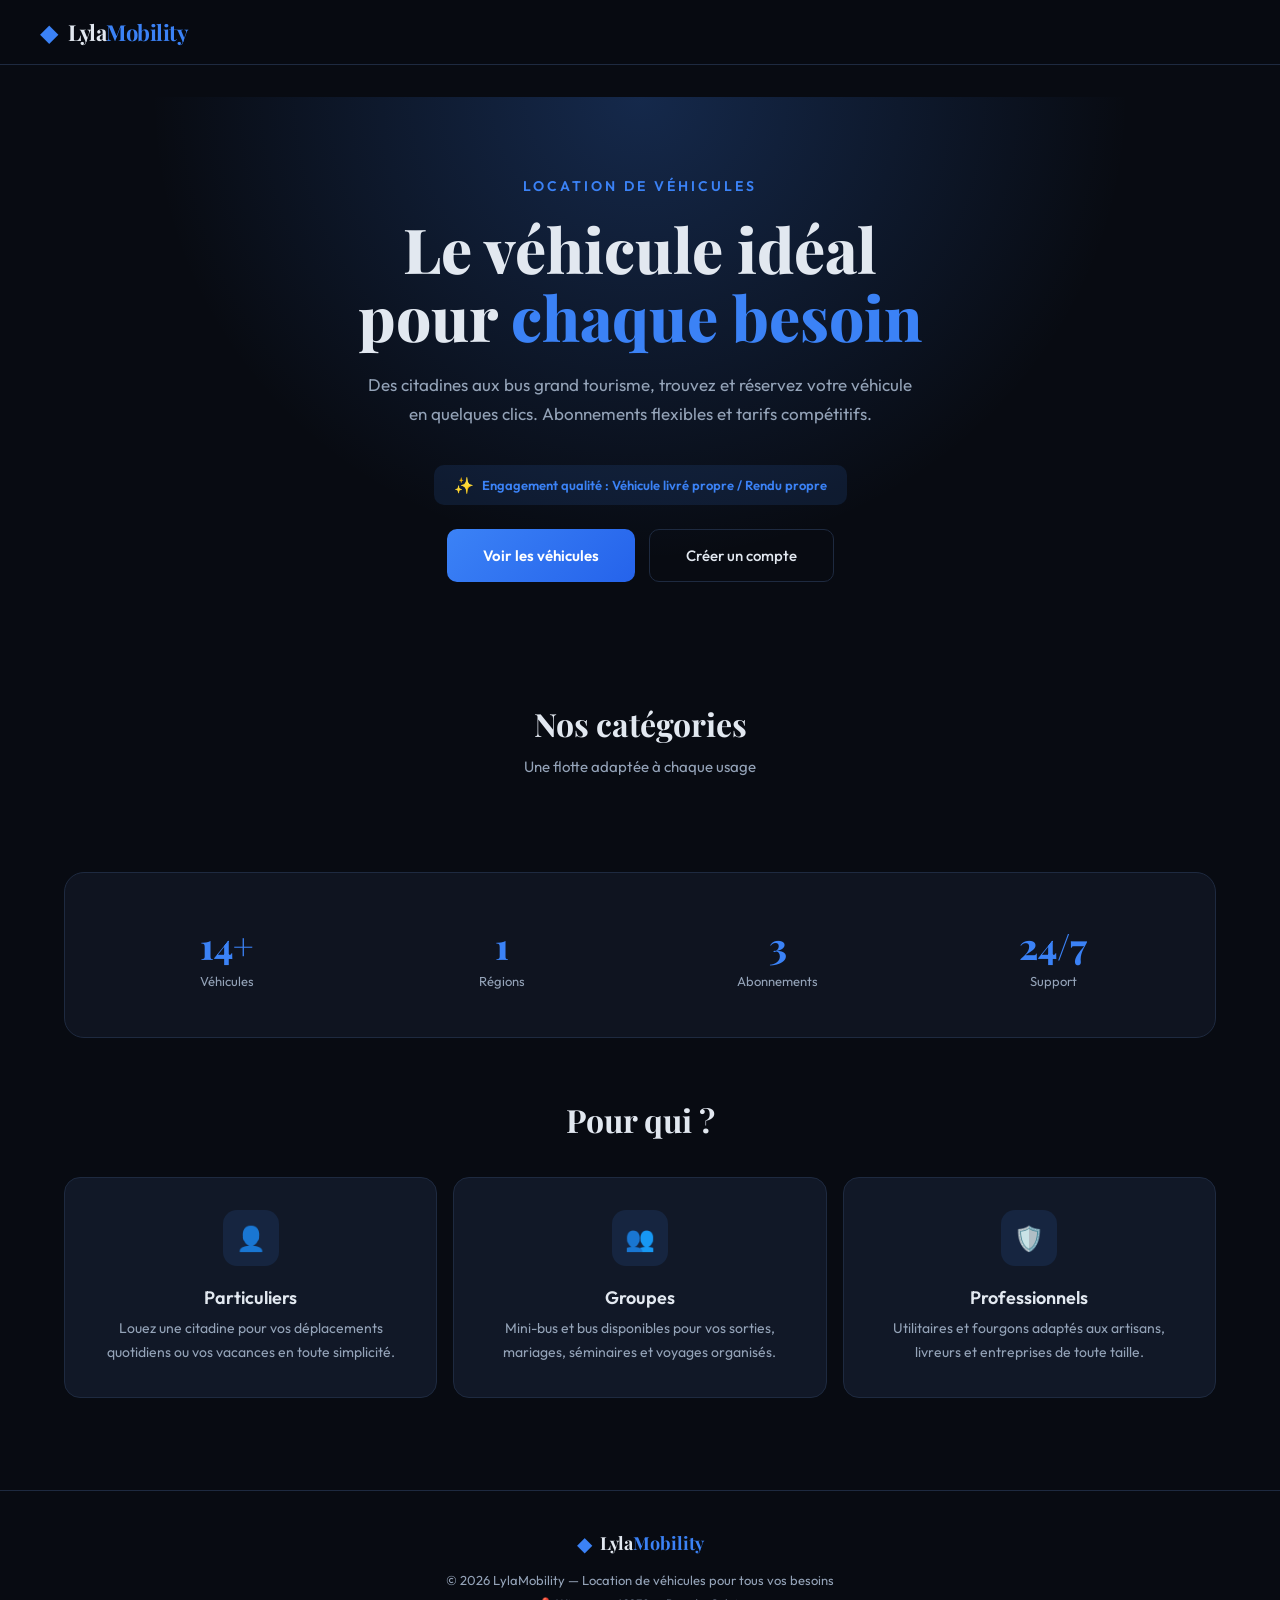
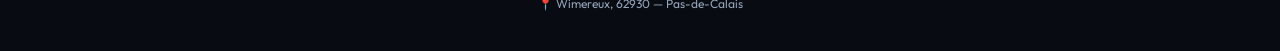
==== index.html @ b6c01c9f "Add files via upload" ====
<!DOCTYPE html>
<html lang="fr">
<head>
  <meta charset="UTF-8">
  <meta name="viewport" content="width=device-width, initial-scale=1.0">
  <title>LylaMobility — Location de véhicules</title>
  <link href="https://fonts.googleapis.com/css2?family=Outfit:wght@300;400;500;600;700&family=Playfair+Display:wght@600;700;800&display=swap" rel="stylesheet">
  <link rel="stylesheet" href="style.css">
</head>
<body>


<div id="notification" class="notification hidden"></div>


<div id="authModal" class="modal-overlay hidden" onclick="if(event.target===this)closeAuth()">
  <div class="modal-content" style="max-width:420px" onclick="event.stopPropagation()">
    <div style="display:flex;justify-content:space-between;align-items:center;margin-bottom:32px">
      <h2 id="authTitle" style="font-family:var(--font-display);font-size:26px;font-weight:700">Connexion</h2>
      <button class="btn-icon" onclick="closeAuth()" style="font-size:20px">✕</button>
    </div>
    <div id="authFields" style="display:flex;flex-direction:column;gap:14px">
      <input id="authName" class="input-field hidden" placeholder="Nom complet">
      <input id="authEmail" class="input-field" type="email" placeholder="Email">
      <input id="authPassword" class="input-field" type="password" placeholder="Mot de passe" onkeydown="if(event.key==='Enter')submitAuth()">
    </div>
    <button class="btn-primary" style="width:100%;margin-top:20px;padding:14px" onclick="submitAuth()" id="authSubmitBtn">Se connecter</button>
    <p style="text-align:center;margin-top:20px;font-size:13px;color:var(--muted)">
      <span id="authSwitchText">Pas de compte ? </span>
      <span id="authSwitchLink" onclick="toggleAuthMode()" style="color:var(--accent);cursor:pointer;font-weight:600">S'inscrire</span>
    </p>
  </div>
</div>


<div id="detailModal" class="modal-overlay hidden" onclick="if(event.target===this)closeDetail()">
  <div class="modal-content" style="max-width:560px;position:relative" onclick="event.stopPropagation()">
    <button class="btn-icon" onclick="closeDetail()" style="position:absolute;top:16px;right:16px;font-size:20px;z-index:1">✕</button>
    <div id="detailContent"></div>
  </div>
</div>


<nav>
  <div class="nav-inner">
    <div class="logo" onclick="showPage('home')">
      <span class="logo-diamond">◆</span>
      <span class="logo-text">Lyla<span class="logo-accent">Mobility</span></span>
    </div>
    <div class="nav-links" id="navLinks"></div>
    <div id="navAuth"></div>
  </div>
</nav>


<div id="page-home" class="page active">
  <div class="hero fade-in">
    <div class="hero-label">Location de véhicules</div>
    <h1 class="hero-title">Le véhicule idéal<br>pour <span style="color:var(--accent)">chaque besoin</span></h1>
    <p class="hero-desc">Des citadines aux bus grand tourisme, trouvez et réservez votre véhicule en quelques clics. Abonnements flexibles et tarifs compétitifs.</p>
    <div style="display:inline-flex;align-items:center;gap:8px;background:var(--accent-soft);padding:10px 20px;border-radius:10px;margin-bottom:24px">
      <span style="font-size:16px">✨</span>
      <span style="font-size:13px;color:var(--accent);font-weight:600">Engagement qualité : Véhicule livré propre / Rendu propre</span>
    </div>
    <div class="hero-buttons">
      <button class="btn-primary" style="padding:16px 36px;font-size:15px" onclick="showPage('vehicles')">Voir les véhicules</button>
      <button class="btn-secondary" style="padding:16px 36px;font-size:15px" id="heroRegisterBtn" onclick="openAuth('register')">Créer un compte</button>
    </div>
  </div>

  <div class="section">
    <h2 class="section-title section-title-center">Nos catégories</h2>
    <p class="section-desc section-desc-center">Une flotte adaptée à chaque usage</p>
    <div class="grid-4" id="categoriesGrid"></div>
  </div>

  <div class="section">
    <div class="stats-bar">
      <div class="stat-item"><div class="stat-value">14+</div><div class="stat-label">Véhicules</div></div>
      <div class="stat-item"><div class="stat-value">1</div><div class="stat-label">Régions</div></div>
      <div class="stat-item"><div class="stat-value">3</div><div class="stat-label">Abonnements</div></div>
      <div class="stat-item"><div class="stat-value">24/7</div><div class="stat-label">Support</div></div>
    </div>
  </div>

  <div class="section">
    <h2 class="section-title section-title-center">Pour qui ?</h2>
    <div class="grid-3" style="margin-top:36px">
      <div class="card target-card"><div class="target-icon">👤</div><h3 class="target-title">Particuliers</h3><p class="target-desc">Louez une citadine pour vos déplacements quotidiens ou vos vacances en toute simplicité.</p></div>
      <div class="card target-card"><div class="target-icon">👥</div><h3 class="target-title">Groupes</h3><p class="target-desc">Mini-bus et bus disponibles pour vos sorties, mariages, séminaires et voyages organisés.</p></div>
      <div class="card target-card"><div class="target-icon">🛡️</div><h3 class="target-title">Professionnels</h3><p class="target-desc">Utilitaires et fourgons adaptés aux artisans, livreurs et entreprises de toute taille.</p></div>
    </div>
  </div>
</div>


<div id="page-vehicles" class="page">
  <h1 class="page-title fade-in">Nos véhicules</h1>
  <p class="page-desc fade-in">Explorez notre flotte et trouvez le véhicule adapté à vos besoins</p>
  <div class="filters" id="filtersBar"></div>
  <div class="grid-auto" id="vehiclesGrid"></div>
</div>


<div id="page-reservation" class="page">
  <div id="reservationContent"></div>
</div>


<div id="page-status" class="page">
  <div id="statusContent"></div>
</div>


<div id="page-subscriptions" class="page">
  <h1 class="page-title fade-in" style="text-align:center">Nos abonnements</h1>
  <p class="page-desc fade-in" style="text-align:center">Choisissez la formule qui vous correspond</p>
  <div class="sub-grid" id="subsGrid"></div>
</div>


<div id="page-admin" class="page">
  <h1 class="page-title fade-in">Administration</h1>
  <p class="page-desc fade-in">Gérez les réservations, utilisateurs et véhicules</p>
  <div class="admin-stats" id="adminStats"></div>
  <div class="admin-tabs" id="adminTabs"></div>
  <div class="admin-table-wrap" id="adminTableWrap"></div>
</div>


<footer>
  <div style="display:flex;align-items:center;justify-content:center;gap:8px;margin-bottom:16px">
    <span style="color:var(--accent);font-size:20px">◆</span>
    <span style="font-family:var(--font-display);font-size:18px;font-weight:700">Lyla<span style="color:var(--accent)">Mobility</span></span>
  </div>
  <p>© 2026 LylaMobility — Location de véhicules pour tous vos besoins</p>
  <p style="color:var(--muted);font-size:12px;margin-top:8px">📍 Wimereux, 62930 — Pas-de-Calais</p>
</footer>


<script src="script.js"></script>
</body>
</html>
---- style.css ----
*, *::before, *::after { box-sizing: border-box; margin: 0; padding: 0; }

:root {
    --bg: #080B12;
    --surface: #0F1420;
    --card: #111827;
    --border: #1E2A40;
    --text: #E2E8F0;
    --muted: #94A3B8;
    --accent: #3B82F6;
    --accent-soft: rgba(59,130,246,0.12);
    --accent-glow: rgba(59,130,246,0.25);
    --success: #34D399;
    --danger: #EF4444;
    --info: #60A5FA;
    --font: 'Outfit', sans-serif;
    --font-display: 'Playfair Display', serif;
}

body {
    font-family: var(--font);
    background: var(--bg);
    color: var(--text);
    min-height: 100vh;
}

::-webkit-scrollbar { width: 6px; }
::-webkit-scrollbar-track { background: var(--bg); }
::-webkit-scrollbar-thumb { background: var(--border); border-radius: 3px; }

input, select, textarea { font-family: var(--font); }
a { text-decoration: none; color: inherit; }

/* ── ANIMATIONS ── */
@keyframes fadeIn {
    from { opacity: 0; transform: translateY(12px); }
    to { opacity: 1; transform: translateY(0); }
}
@keyframes slideDown {
    from { opacity: 0; transform: translateY(-20px); }
    to { opacity: 1; transform: translateY(0); }
}
.fade-in { animation: fadeIn 0.5s ease forwards; }


nav {
    position: sticky;
    top: 0;
    z-index: 100;
    background: rgba(8,11,18,0.85);
    backdrop-filter: blur(20px);
    border-bottom: 1px solid var(--border);
    padding: 0 24px;
}
.nav-inner {
    max-width: 1200px;
    margin: 0 auto;
    display: flex;
    align-items: center;
    justify-content: space-between;
    height: 64px;
}
.logo { display: flex; align-items: center; gap: 10px; cursor: pointer; }
.logo-diamond { font-size: 24px; color: var(--accent); }
.logo-text { font-family: var(--font-display); font-size: 22px; font-weight: 700; letter-spacing: -0.5px; }
.logo-accent { color: var(--accent); }
.nav-links { display: flex; gap: 4px; overflow-x: auto; }
.nav-btn {
    background: transparent; color: var(--muted); border: none; padding: 8px 16px;
    border-radius: 8px; cursor: pointer; font-size: 13px; font-weight: 500;
    white-space: nowrap; font-family: var(--font); transition: all 0.2s;
}
.nav-btn.active { background: var(--accent-soft); color: var(--accent); }
.nav-btn:hover { color: var(--accent); }
.nav-user { display: flex; align-items: center; gap: 12px; }
.nav-user-info { text-align: right; }
.nav-user-name { font-size: 13px; font-weight: 600; }
.nav-user-sub { font-size: 11px; color: var(--muted); }


.btn-primary {
    background: linear-gradient(135deg, var(--accent), #2563EB); color: #fff; border: none;
    padding: 12px 28px; border-radius: 10px; font-weight: 600; cursor: pointer;
    font-size: 14px; transition: all 0.3s; font-family: var(--font);
}
.btn-primary:hover { transform: translateY(-2px); box-shadow: 0 8px 24px var(--accent-glow); }
.btn-secondary {
    background: transparent; color: var(--text); border: 1.5px solid var(--border);
    padding: 12px 28px; border-radius: 10px; font-weight: 500; cursor: pointer;
    font-size: 14px; transition: all 0.3s; font-family: var(--font);
}
.btn-secondary:hover { border-color: var(--accent); color: var(--accent); }
.btn-sm { padding: 8px 18px; font-size: 13px; }
.btn-danger { border-color: var(--danger); color: var(--danger); }
.btn-icon { background: none; border: none; color: var(--muted); cursor: pointer; padding: 4px; }


.input-field {
    width: 100%; background: var(--surface); border: 1.5px solid var(--border); color: var(--text);
    padding: 12px 16px; border-radius: 10px; font-size: 14px; outline: none; transition: border-color 0.3s;
}
.input-field:focus { border-color: var(--accent); }
.input-field::placeholder { color: var(--muted); }
select.input-field { appearance: none; cursor: pointer; }


.badge {
    display: inline-block; padding: 4px 12px; border-radius: 20px;
    font-size: 11px; font-weight: 600; text-transform: uppercase; letter-spacing: 0.5px;
}
.badge-success { background: rgba(52,211,153,0.15); color: var(--success); }
.badge-danger { background: rgba(239,68,68,0.15); color: var(--danger); }
.badge-info { background: rgba(96,165,250,0.15); color: var(--info); }


.card {
    background: var(--card); border-radius: 16px;
    border: 1px solid var(--border); transition: all 0.3s;
}
.card:hover { transform: translateY(-4px); box-shadow: 0 12px 40px rgba(0,0,0,0.4); }


.modal-overlay {
    position: fixed; inset: 0; z-index: 1000; background: rgba(0,0,0,0.7);
    backdrop-filter: blur(8px); display: flex; align-items: center;
    justify-content: center; padding: 20px;
}
.modal-content {
    background: var(--surface); border-radius: 20px; padding: 40px;
    width: 100%; border: 1px solid var(--border); animation: fadeIn 0.3s ease;
}
.modal-close {
    position: absolute; top: 16px; right: 16px; background: none;
    border: none; color: var(--muted); cursor: pointer; font-size: 20px;
}


.notification {
    position: fixed; top: 20px; right: 20px; z-index: 9999; padding: 14px 24px;
    border-radius: 12px; color: #fff; font-weight: 600; font-size: 14px;
    animation: slideDown 0.3s ease; box-shadow: 0 8px 32px rgba(0,0,0,0.3);
    transition: opacity 0.3s;
}


.page {
    display: none; max-width: 1200px; margin: 0 auto;
    padding: 32px 24px; min-height: calc(100vh - 64px);
}
.page.active { display: block; }


.hero {
    text-align: center; padding: 80px 20px 60px;
    background: radial-gradient(ellipse at 50% 0%, var(--accent-glow) 0%, transparent 60%);
    border-radius: 24px; margin-bottom: 60px;
}
.hero-label {
    font-size: 14px; color: var(--accent); font-weight: 600;
    letter-spacing: 3px; text-transform: uppercase; margin-bottom: 20px;
}
.hero-title {
    font-family: var(--font-display); font-size: clamp(36px, 5vw, 62px);
    font-weight: 800; line-height: 1.1; margin-bottom: 20px;
}
.hero-desc {
    color: var(--muted); font-size: 17px; max-width: 560px;
    margin: 0 auto 36px; line-height: 1.7;
}
.hero-buttons { display: flex; gap: 14px; justify-content: center; flex-wrap: wrap; }


.grid-4 { display: grid; grid-template-columns: repeat(auto-fit, minmax(240px, 1fr)); gap: 16px; }
.grid-3 { display: grid; grid-template-columns: repeat(auto-fit, minmax(280px, 1fr)); gap: 16px; }
.grid-auto { display: grid; grid-template-columns: repeat(auto-fill, minmax(280px, 1fr)); gap: 18px; }

.stats-bar {
    display: grid; grid-template-columns: repeat(auto-fit, minmax(200px, 1fr));
    gap: 16px; background: var(--surface); border-radius: 20px;
    padding: 32px; border: 1px solid var(--border);
}
.stat-item { text-align: center; padding: 16px; }
.stat-value { font-family: var(--font-display); font-size: 36px; font-weight: 800; color: var(--accent); }
.stat-label { color: var(--muted); font-size: 13px; margin-top: 4px; }


.cat-card { padding: 28px; cursor: pointer; }
.cat-icon { font-size: 42px; margin-bottom: 16px; }
.cat-title { font-size: 18px; font-weight: 600; margin-bottom: 6px; }
.cat-desc { color: var(--muted); font-size: 13px; line-height: 1.6; margin-bottom: 12px; }
.cat-link { color: var(--accent); font-size: 13px; font-weight: 600; }


.target-card {
    padding: 32px; display: flex; flex-direction: column;
    align-items: center; text-align: center;
}
.target-icon {
    width: 56px; height: 56px; border-radius: 14px; background: var(--accent-soft);
    display: flex; align-items: center; justify-content: center;
    color: var(--accent); margin-bottom: 20px; font-size: 24px;
}
.target-title { font-size: 18px; font-weight: 600; margin-bottom: 8px; }
.target-desc { color: var(--muted); font-size: 14px; line-height: 1.7; }


.vehicle-card { overflow: hidden; cursor: pointer; }
.vehicle-img {
    height: 180px; overflow: hidden; position: relative;
    background: linear-gradient(135deg, var(--surface), var(--card));
}
.vehicle-img img { width: 100%; height: 100%; object-fit: cover; transition: transform 0.4s; }
.vehicle-card:hover .vehicle-img img { transform: scale(1.05); }
.vehicle-img .badge { position: absolute; top: 12px; right: 12px; }
.vehicle-img .fallback {
    display: none; position: absolute; inset: 0; align-items: center;
    justify-content: center; flex-direction: column; gap: 8px;
    background: linear-gradient(135deg, var(--surface), var(--card));
}
.vehicle-body { padding: 20px 22px; }
.vehicle-type {
    font-size: 12px; color: var(--accent); font-weight: 600;
    text-transform: uppercase; letter-spacing: 1px; margin-bottom: 6px;
}
.vehicle-name { font-size: 18px; font-weight: 600; margin-bottom: 6px; }
.vehicle-desc {
    color: var(--muted); font-size: 13px; line-height: 1.6; margin-bottom: 16px;
    display: -webkit-box; -webkit-line-clamp: 2; -webkit-box-orient: vertical; overflow: hidden;
}
.vehicle-footer { display: flex; justify-content: space-between; align-items: center; }
.vehicle-specs { display: flex; gap: 14px; }
.vehicle-spec { display: flex; align-items: center; gap: 4px; font-size: 12px; color: var(--muted); }
.vehicle-price { font-family: var(--font-display); font-size: 22px; font-weight: 700; color: var(--accent); }
.vehicle-price span { font-size: 12px; font-family: var(--font); color: var(--muted); font-weight: 400; }


.filters { display: flex; gap: 8px; margin-bottom: 32px; flex-wrap: wrap; }
.filter-btn {
    border: 1.5px solid var(--border); padding: 10px 20px; border-radius: 10px;
    cursor: pointer; font-size: 13px; font-weight: 600; display: flex;
    align-items: center; gap: 6px; transition: all 0.2s; font-family: var(--font);
    background: var(--surface); color: var(--muted);
}
.filter-btn.active { background: var(--accent); color: var(--bg); border-color: var(--accent); }


.form-card {
    background: var(--card); border-radius: 20px; padding: 32px;
    border: 1px solid var(--border); max-width: 680px; margin: 0 auto;
}
.form-group { margin-bottom: 20px; }
.form-label { display: block; font-size: 13px; font-weight: 600; color: var(--muted); margin-bottom: 8px; }
.form-row { display: grid; grid-template-columns: 1fr 1fr; gap: 16px; }

.price-summary {
    background: var(--surface); border-radius: 14px; padding: 20px;
    border: 1px solid var(--border); margin-bottom: 20px;
}
.price-line { display: flex; justify-content: space-between; margin-bottom: 8px; font-size: 14px; }
.price-line.discount { color: var(--success); }
.price-total {
    border-top: 1px solid var(--border); padding-top: 10px; margin-top: 8px;
    display: flex; justify-content: space-between; align-items: center;
}
.price-total-label { font-weight: 700; font-size: 16px; }
.price-total-value { font-family: var(--font-display); font-weight: 700; font-size: 24px; color: var(--accent); }


.reservation-card { padding: 24px; margin-bottom: 14px; }
.reservation-header {
    display: flex; justify-content: space-between; align-items: flex-start;
    flex-wrap: wrap; gap: 16px;
}
.reservation-title { display: flex; align-items: center; gap: 10px; margin-bottom: 8px; }
.reservation-details { display: flex; gap: 20px; flex-wrap: wrap; }
.reservation-detail { display: flex; align-items: center; gap: 6px; font-size: 13px; color: var(--muted); }
.reservation-right { text-align: right; display: flex; flex-direction: column; align-items: flex-end; gap: 8px; }
.reservation-price { font-family: var(--font-display); font-size: 22px; font-weight: 700; color: var(--accent); }


.sub-grid {
    display: grid; grid-template-columns: repeat(auto-fit, minmax(280px, 1fr));
    gap: 20px; max-width: 960px; margin: 0 auto;
}
.sub-card { background: var(--card); border-radius: 20px; padding: 32px; position: relative; }
.sub-card.popular { box-shadow: 0 0 30px var(--accent-glow); }
.sub-popular-badge {
    position: absolute; top: -12px; left: 50%; transform: translateX(-50%);
    background: linear-gradient(135deg, var(--accent), #2563EB); color: #fff;
    padding: 4px 16px; border-radius: 20px; font-size: 11px; font-weight: 700;
    letter-spacing: 1px; text-transform: uppercase;
}
.sub-icon {
    width: 48px; height: 48px; border-radius: 12px; display: flex;
    align-items: center; justify-content: center; margin-bottom: 20px; font-size: 20px;
}
.sub-name { font-size: 22px; font-weight: 700; margin-bottom: 4px; }
.sub-price { display: flex; align-items: baseline; gap: 4px; margin-bottom: 24px; }
.sub-price-value { font-family: var(--font-display); font-size: 40px; font-weight: 800; }
.sub-price-period { color: var(--muted); font-size: 14px; }
.sub-perks { display: flex; flex-direction: column; gap: 12px; margin-bottom: 28px; }
.sub-perk { display: flex; align-items: center; gap: 10px; font-size: 14px; }
.sub-perk-icon { flex-shrink: 0; }
.sub-perk-text { color: var(--muted); }


.admin-stats {
    display: grid; grid-template-columns: repeat(auto-fit, minmax(180px, 1fr));
    gap: 14px; margin-bottom: 28px;
}
.admin-stat { background: var(--card); border-radius: 14px; padding: 20px; border: 1px solid var(--border); }
.admin-stat-label { font-size: 12px; color: var(--muted); text-transform: uppercase; letter-spacing: 1px; margin-bottom: 6px; }
.admin-stat-value { font-family: var(--font-display); font-size: 28px; font-weight: 700; }
.admin-tabs { display: flex; gap: 4px; margin-bottom: 24px; }
.admin-tab {
    background: transparent; color: var(--muted); border: none; padding: 10px 20px;
    border-radius: 8px; cursor: pointer; font-size: 13px; font-weight: 600;
    font-family: var(--font); transition: all 0.2s;
}
.admin-tab.active { background: var(--accent-soft); color: var(--accent); }
.admin-table-wrap {
    background: var(--card); border-radius: 20px;
    border: 1px solid var(--border); overflow-x: auto;
}
.admin-table { width: 100%; border-collapse: collapse; font-size: 13px; }
.admin-table th {
    padding: 14px 16px; text-align: left; color: var(--muted); font-weight: 600;
    font-size: 11px; text-transform: uppercase; letter-spacing: 1px;
    border-bottom: 1px solid var(--border);
}
.admin-table td { padding: 12px 16px; border-bottom: 1px solid var(--border); }
.admin-table select {
    background: var(--surface); border: 1px solid var(--border); color: var(--text);
    padding: 6px 10px; border-radius: 6px; font-size: 12px; font-family: var(--font);
}


.empty-state { text-align: center; padding: 80px; background: var(--card); border-radius: 20px; border: 1px solid var(--border); }
.empty-icon { font-size: 48px; margin-bottom: 16px; }
.empty-title { font-size: 20px; font-weight: 600; margin-bottom: 8px; }
.empty-desc { color: var(--muted); font-size: 14px; margin-bottom: 24px; }


.auth-prompt { text-align: center; padding: 80px; background: var(--card); border-radius: 20px; border: 1px solid var(--border); }
.auth-prompt-icon {
    width: 64px; height: 64px; border-radius: 16px; background: var(--accent-soft);
    display: flex; align-items: center; justify-content: center;
    margin: 0 auto 20px; color: var(--accent); font-size: 28px;
}
.auth-prompt-title { font-size: 20px; font-weight: 600; margin-bottom: 8px; }
.auth-prompt-desc { color: var(--muted); font-size: 14px; margin-bottom: 24px; }


.detail-img {
    height: 220px; border-radius: 16px; overflow: hidden; margin-bottom: 16px;
    position: relative; background: linear-gradient(135deg, var(--surface), var(--card));
}
.detail-img img { width: 100%; height: 100%; object-fit: cover; }
.detail-title { font-family: var(--font-display); font-size: 28px; text-align: center; margin-bottom: 4px; }
.detail-type { text-align: center; color: var(--muted); font-size: 14px; margin-bottom: 24px; }
.detail-desc { color: var(--muted); line-height: 1.7; margin-bottom: 24px; text-align: center; }
.detail-specs { display: grid; grid-template-columns: 1fr 1fr; gap: 12px; margin-bottom: 28px; }
.detail-spec { background: var(--card); padding: 14px 16px; border-radius: 12px; display: flex; align-items: center; gap: 10px; }
.detail-spec-icon { color: var(--accent); }
.detail-spec-label { font-size: 11px; color: var(--muted); text-transform: uppercase; letter-spacing: 0.5px; }
.detail-spec-value { font-weight: 600; font-size: 14px; }


footer { border-top: 1px solid var(--border); padding: 40px 24px; text-align: center; }
footer p { color: var(--muted); font-size: 13px; }


.section { margin-bottom: 60px; }
.section-title { font-family: var(--font-display); font-size: 32px; font-weight: 700; margin-bottom: 12px; }
.section-title-center { text-align: center; }
.section-desc { color: var(--muted); font-size: 15px; margin-bottom: 36px; }
.section-desc-center { text-align: center; }
.page-title { font-family: var(--font-display); font-size: 36px; font-weight: 700; margin-bottom: 8px; }
.page-desc { color: var(--muted); font-size: 15px; margin-bottom: 32px; }
.hidden { display: none !important; }
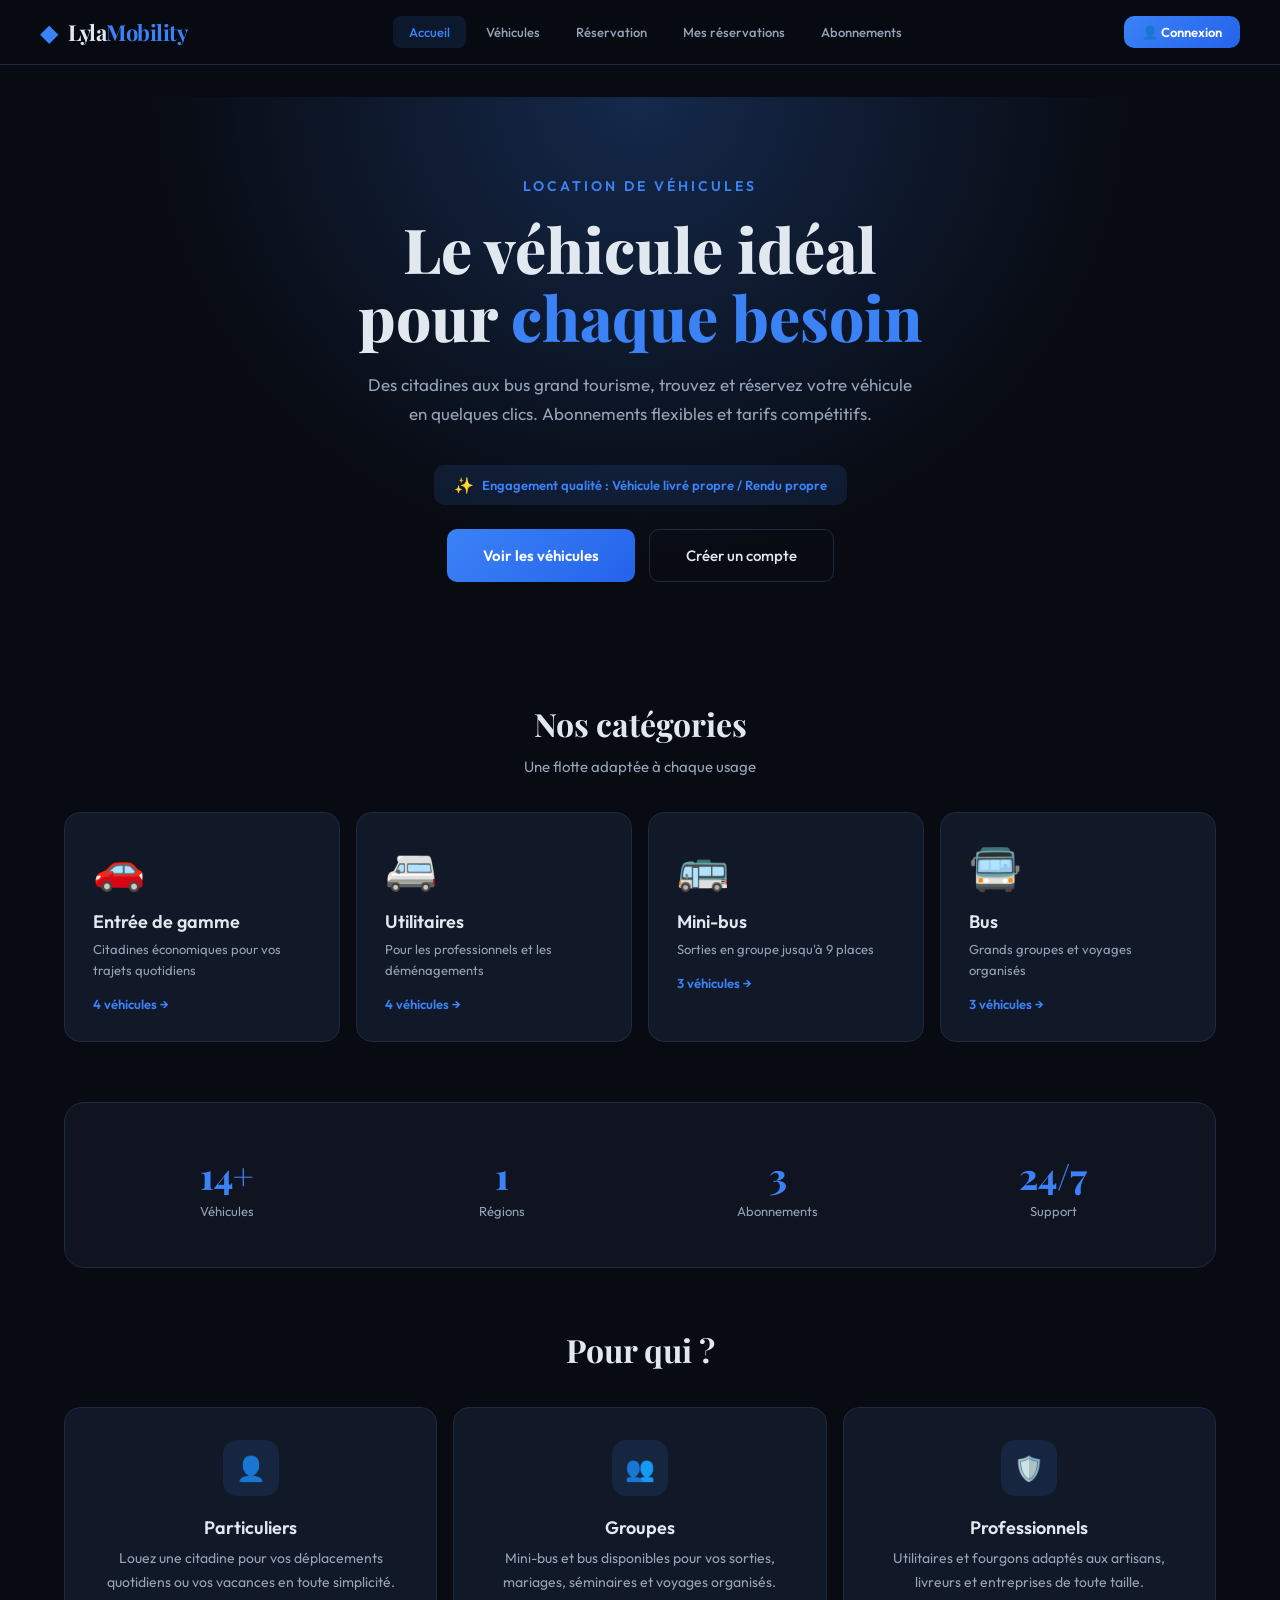
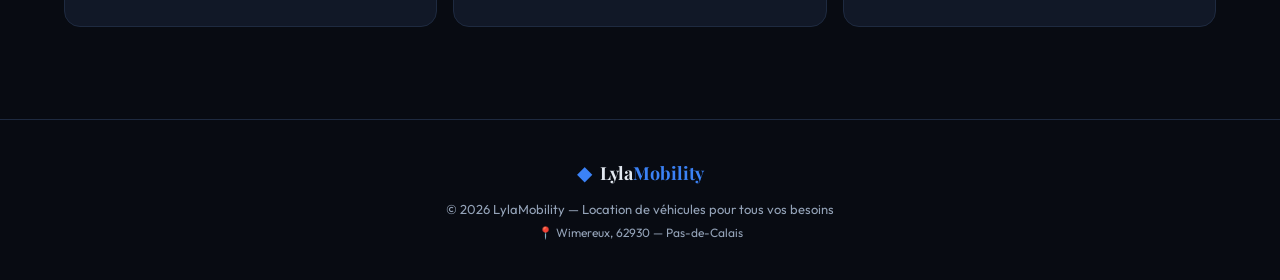
==== commit 52c314a2: "Rename index (1).html to index.html" ====
--- a/index.html
+++ b/index.html
@@ -117,7 +117,11 @@
   <p class="page-desc fade-in" style="text-align:center">Choisissez la formule qui vous correspond</p>
   <div class="sub-grid" id="subsGrid"></div>
 </div>
-
+<div id="page-reviews" class="page">
+  <h1 class="page-title fade-in" style="text-align:center">Avis clients</h1>
+  <p class="page-desc fade-in" style="text-align:center">Découvrez les retours de nos clients et partagez votre expérience</p>
+  <div id="reviewsContent"></div>
+</div>
 
 <div id="page-admin" class="page">
   <h1 class="page-title fade-in">Administration</h1>
@@ -140,4 +144,4 @@
 
 <script src="script.js"></script>
 </body>
-</html>+</html>
